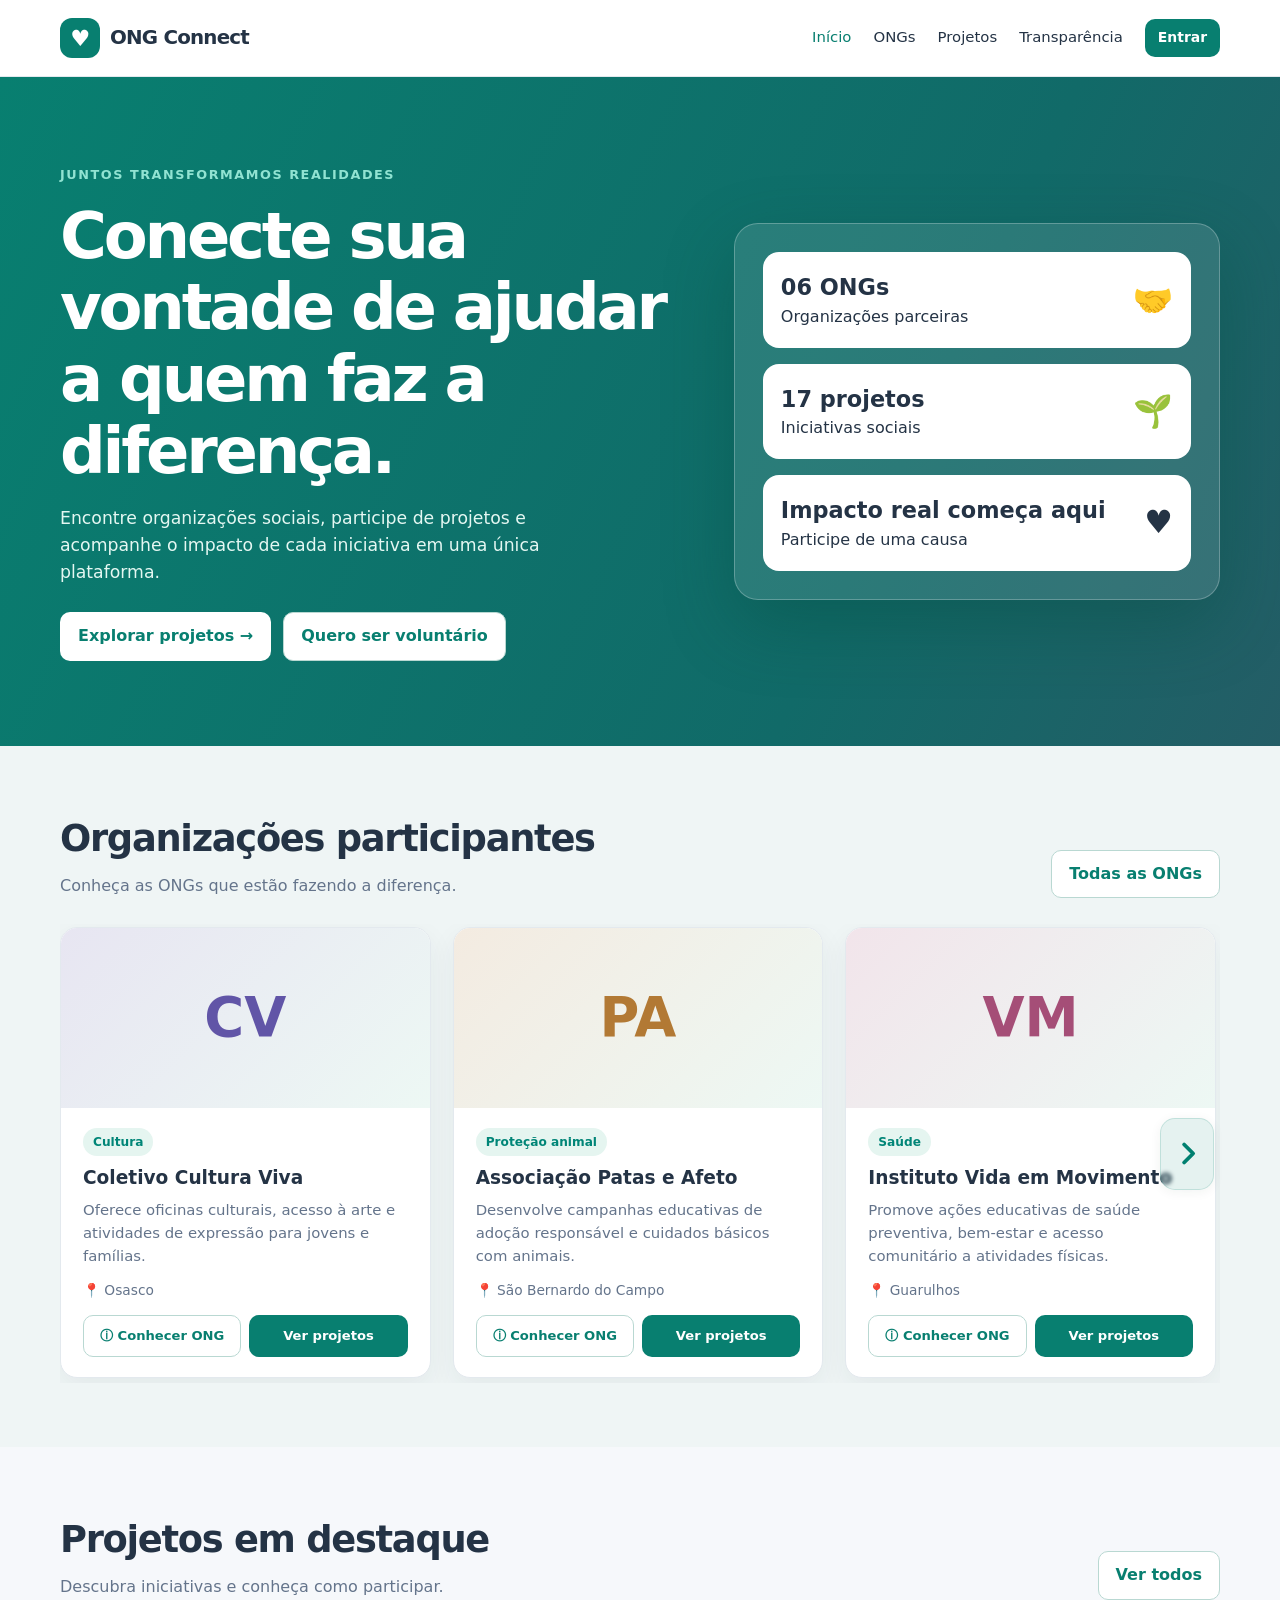
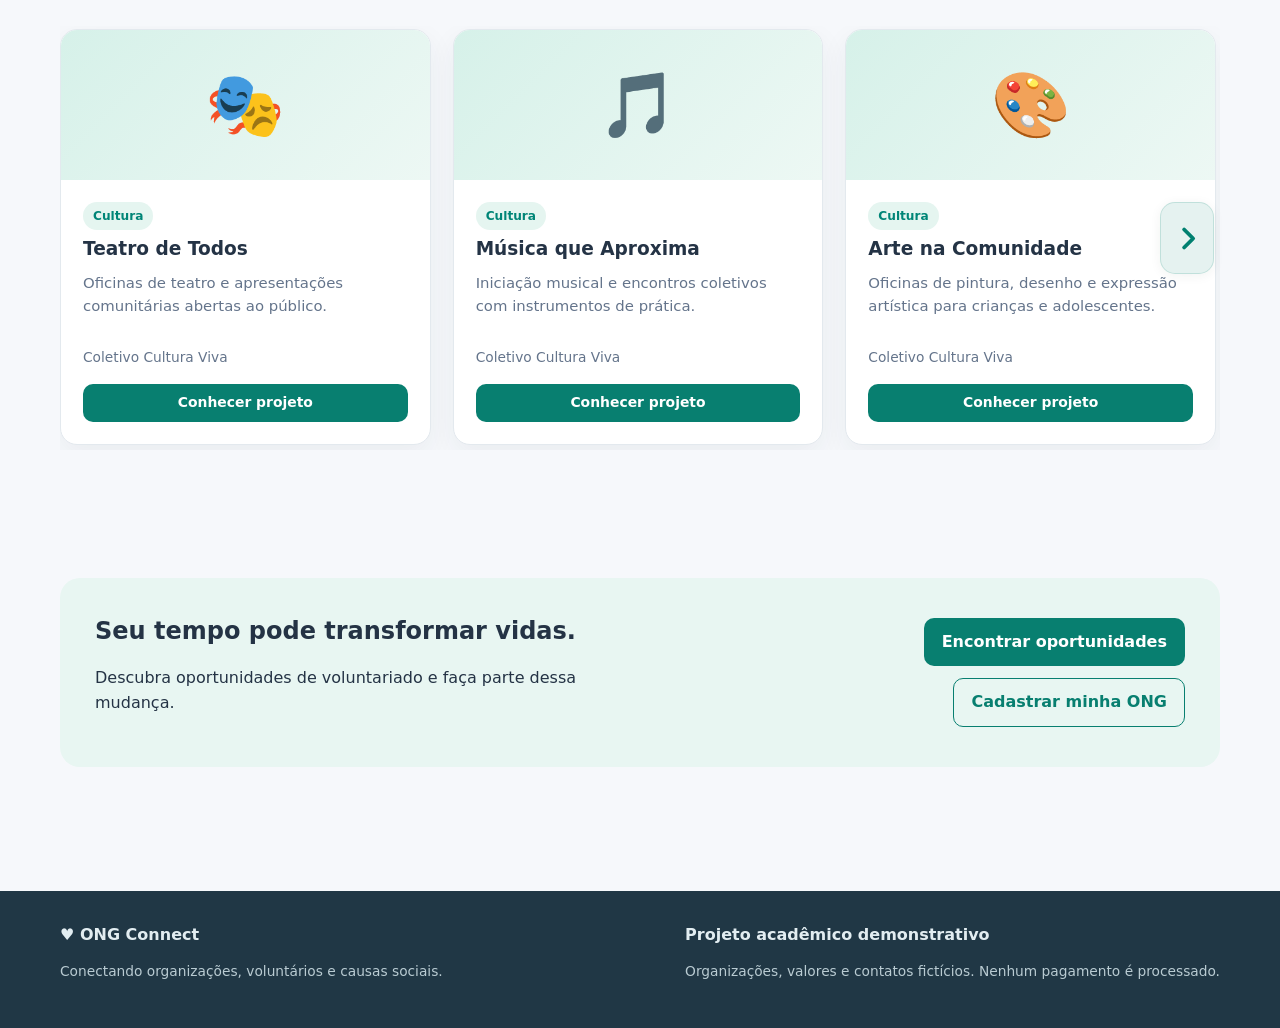
==== index.html @ 3fe3630d "First commit" ====
<!doctype html>

<html lang="pt-BR">
  <head>
    <meta charset="utf-8" />
    <meta content="width=device-width, initial-scale=1" name="viewport" />
    <meta
      content="ONG Connect - plataforma demonstrativa para organizações sociais, voluntários e doadores."
      name="description"
    />
    <title>Início | ONG Connect</title>
    <link href="assets/css/style.css" rel="stylesheet" />
  </head>
  <body data-page="home">
    <header class="site-header">
      <div class="container nav">
        <a class="brand" href="index.html"
          ><span aria-hidden="true" class="brand-icon">♥</span> ONG Connect</a
        ><button
          aria-controls="nav-links"
          aria-expanded="false"
          aria-label="Abrir menu"
          class="mobile-toggle"
          id="mobile-toggle"
        >
          ☰
        </button>
        <nav aria-label="Navegação principal" class="nav-links" id="nav-links">
          <a class="active" href="index.html">Início</a
          ><a class="" href="pages/ongs.html">ONGs</a
          ><a class="" href="pages/projetos.html">Projetos</a
          ><a class="" href="pages/transparencia.html">Transparência</a
          ><button class="btn btn-sm" data-login-open="" type="button">
            Entrar
          </button>
        </nav>
      </div>
    </header>
    <main id="main">
      <section class="hero">
        <div class="container hero-grid">
          <div>
            <span class="eyebrow">Juntos transformamos realidades</span>
            <h1>Conecte sua vontade de ajudar a quem faz a diferença.</h1>
            <p>
              Encontre organizações sociais, participe de projetos e acompanhe o
              impacto de cada iniciativa em uma única plataforma.
            </p>
            <div class="hero-actions">
              <a class="btn btn-light" href="pages/projetos.html"
                >Explorar projetos →</a
              ><a class="btn btn-outline" href="pages/projetos.html"
                >Quero ser voluntário</a
              >
            </div>
          </div>
          <div aria-hidden="true" class="hero-art">
            <div class="mini-card">
              <div>
                <strong id="total-ongs">03 ONGs</strong>
                <div>Organizações parceiras</div>
              </div>
              <span>🤝</span>
            </div>
            <div class="mini-card">
              <div>
                <strong id="total-projetos">09 projetos</strong>
                <div>Iniciativas sociais</div>
              </div>
              <span>🌱</span>
            </div>
            <div class="mini-card">
              <div>
                <strong>Impacto real começa aqui</strong>
                <div>Participe de uma causa</div>
              </div>
              <span>♥</span>
            </div>
          </div>
        </div>
      </section>
      <section class="section" style="background: #eff5f5">
        <div class="container">
          <div class="section-heading">
            <div>
              <h2>Organizações participantes</h2>
              <p>Conheça as ONGs que estão fazendo a diferença.</p>
            </div>
            <a class="btn btn-outline" href="pages/ongs.html">Todas as ONGs</a>
          </div>
          <div class="home-carousel" data-carousel="featured-ongs">
            <div
              aria-label="Organizações participantes"
              class="home-carousel-track"
              id="featured-ongs"
              tabindex="0"
            ></div>
            <div
              aria-label="Navegação do carrossel"
              class="home-carousel-controls"
            >
              <button
                aria-label="Anterior — ONGs"
                class="home-carousel-arrow"
                data-direction="prev"
                type="button"
              >
                <svg
                  data-direction="prev"
                  viewBox="0 0 24 24"
                  aria-hidden="true"
                >
                  <path d="M15 4 7 12l8 8" />
                </svg></button
              ><button
                aria-label="Próximo — ONGs"
                class="home-carousel-arrow"
                data-direction="next"
                type="button"
              >
                <svg
                  data-direction="next"
                  viewBox="0 0 24 24"
                  aria-hidden="true"
                >
                  <path d="m9 4 8 8-8 8" />
                </svg>
              </button>
            </div>
          </div>
        </div>
      </section>
      <section class="section">
        <div class="container">
          <div class="section-heading">
            <div>
              <h2>Projetos em destaque</h2>
              <p>Descubra iniciativas e conheça como participar.</p>
            </div>
            <a class="btn btn-outline" href="pages/projetos.html">Ver todos</a>
          </div>
          <div class="home-carousel" data-carousel="featured-projects">
            <div
              aria-label="Projetos em destaque"
              aria-live="polite"
              class="home-carousel-track"
              id="featured-projects"
              tabindex="0"
            ></div>
            <div
              aria-label="Navegação do carrossel"
              class="home-carousel-controls"
            >
              <button
                aria-label="Anterior — projetos"
                class="home-carousel-arrow"
                data-direction="prev"
                type="button"
              >
                <svg
                  data-direction="prev"
                  viewBox="0 0 24 24"
                  aria-hidden="true"
                >
                  <path d="M15 4 7 12l8 8" />
                </svg></button
              ><button
                aria-label="Próximo — projetos"
                class="home-carousel-arrow"
                data-direction="next"
                type="button"
              >
                <svg
                  data-direction="next"
                  viewBox="0 0 24 24"
                  aria-hidden="true"
                >
                  <path d="m9 4 8 8-8 8" />
                </svg>
              </button>
            </div>
          </div>
        </div>
      </section>
      <section class="section">
        <div class="container">
          <div class="banner">
            <div>
              <h2>Seu tempo pode transformar vidas.</h2>
              <p>
                Descubra oportunidades de voluntariado e faça parte dessa
                mudança.
              </p>
            </div>
            <div class="banner-actions">
              <a class="btn" href="pages/projetos.html"
                >Encontrar oportunidades</a
              ><button
                class="btn btn-outline"
                id="request-ong-open"
                type="button"
              >
                Cadastrar minha ONG
              </button>
            </div>
          </div>
        </div>
      </section>
    </main>
    <footer class="site-footer">
      <div class="container footer-inner">
        <div>
          <strong>♥ ONG Connect</strong>
          <p>Conectando organizações, voluntários e causas sociais.</p>
        </div>
        <div>
          <strong>Projeto acadêmico demonstrativo</strong>
          <p>
            Organizações, valores e contatos fictícios. Nenhum pagamento é
            processado.
          </p>
        </div>
      </div>
    </footer>
    <div class="modal-overlay" id="request-ong-modal" hidden>
      <section
        class="modal-dialog"
        role="dialog"
        aria-modal="true"
        aria-labelledby="request-ong-title"
        tabindex="-1"
      >
        <div class="modal-header">
          <div>
            <span class="badge">Solicitação de cadastro</span>
            <h2 id="request-ong-title">Cadastrar minha ONG</h2>
            <p>Envie seus dados para análise da plataforma.</p>
          </div>
          <button
            class="modal-close"
            id="request-ong-close"
            type="button"
            aria-label="Fechar"
          >
            ×
          </button>
        </div>
        <div class="modal-scroll">
          <div class="selected-opportunity">
            <strong>Cadastro sujeito à aprovação</strong
            ><span
              >A organização não será publicada automaticamente e nenhum acesso
              será liberado.</span
            >
          </div>
          <form id="request-ong-form">
            <div class="form-grid">
              <div class="form-group full">
                <label for="request-name">Nome da organização *</label
                ><input
                  class="field"
                  id="request-name"
                  name="nome"
                  maxlength="120"
                  required
                />
              </div>
              <div class="form-group">
                <label for="request-cnpj">CNPJ *</label
                ><input
                  class="field"
                  id="request-cnpj"
                  name="cnpj"
                  inputmode="numeric"
                  placeholder="00.000.000/0000-00"
                  maxlength="18"
                  required
                />
              </div>
              <div class="form-group">
                <label for="request-city">Cidade / UF *</label
                ><input
                  class="field"
                  id="request-city"
                  name="cidade"
                  maxlength="100"
                  required
                />
              </div>
              <div class="form-group full">
                <label for="request-contact">Responsável pelo contato *</label
                ><input
                  class="field"
                  id="request-contact"
                  name="responsavel"
                  maxlength="120"
                  required
                />
              </div>
              <div class="form-group">
                <label for="request-email">E-mail institucional *</label
                ><input
                  class="field"
                  type="email"
                  id="request-email"
                  name="email"
                  maxlength="150"
                  required
                />
              </div>
              <div class="form-group">
                <label for="request-phone">WhatsApp / telefone *</label
                ><input
                  class="field"
                  type="tel"
                  id="request-phone"
                  name="telefone"
                  maxlength="25"
                  required
                />
              </div>
              <div class="form-group full">
                <label for="request-about">Sobre a organização *</label
                ><textarea
                  class="field"
                  id="request-about"
                  name="descricao"
                  minlength="10"
                  maxlength="1500"
                  rows="4"
                  required
                ></textarea>
              </div>
            </div>
            <label class="consent-row"
              ><input type="checkbox" name="consentimento" required /><span
                >Declaro que os dados informados são verdadeiros e autorizo seu
                uso para análise desta solicitação demonstrativa. *</span
              ></label
            >
            <p class="modal-note">
              Projeto acadêmico: dados armazenados somente neste navegador. Não
              há envio real à equipe da plataforma. Não utilize dados pessoais
              reais.
            </p>
            <div class="modal-actions">
              <button type="submit" class="btn">Enviar solicitação</button>
            </div>
          </form>
          <div
            id="request-ong-success"
            class="volunteer-success"
            hidden
            role="status"
          >
            <div class="success-mark">✓</div>
            <h3>Solicitação registrada</h3>
            <p>
              O pedido foi salvo neste navegador como <strong>Pendente</strong>.
              Para demonstração, acesse o painel administrativo no mesmo
              navegador.
            </p>
            <button class="btn" id="request-ong-finish" type="button">
              Concluir
            </button>
          </div>
        </div>
      </section>
    </div>
    <script defer="" src="assets/js/app.js"></script>
    <script defer="" src="assets/js/login-modal.js"></script>
    <div class="modal-overlay" hidden="" id="volunteer-modal">
      <section
        aria-describedby="modal-description"
        aria-labelledby="modal-title"
        aria-modal="true"
        class="modal-dialog"
        role="dialog"
        tabindex="-1"
      >
        <div class="modal-header">
          <div>
            <span class="badge">Inscrição de voluntariado</span>
            <h2 id="modal-title">Quero ser voluntário</h2>
            <p id="modal-description">
              Preencha seus dados para candidatar-se à oportunidade selecionada.
            </p>
          </div>
          <button
            aria-label="Fechar formulário"
            class="modal-close"
            id="close-volunteer-modal"
            type="button"
          >
            ×
          </button>
        </div>
        <div class="modal-scroll">
          <div class="selected-opportunity">
            <strong id="selected-opportunity-title"></strong
            ><span id="selected-opportunity-ong"></span>
          </div>
          <form id="volunteer-form">
            <h3>Dados pessoais</h3>
            <div class="form-grid">
              <div class="form-group full">
                <label for="vol-name">Nome completo *</label
                ><input
                  autocomplete="name"
                  class="field"
                  id="vol-name"
                  maxlength="120"
                  minlength="3"
                  name="nome"
                  required=""
                />
              </div>
              <div class="form-group">
                <label for="vol-birth">Data de nascimento *</label
                ><input
                  class="field"
                  id="vol-birth"
                  name="nascimento"
                  required=""
                  type="date"
                />
              </div>
              <div class="form-group">
                <label for="vol-email">E-mail *</label
                ><input
                  autocomplete="email"
                  class="field"
                  id="vol-email"
                  name="email"
                  required=""
                  type="email"
                />
              </div>
              <div class="form-group">
                <label for="vol-phone">WhatsApp / telefone *</label
                ><input
                  autocomplete="tel"
                  class="field"
                  id="vol-phone"
                  maxlength="20"
                  minlength="10"
                  name="telefone"
                  placeholder="(11) 99999-9999"
                  required=""
                  type="tel"
                />
              </div>
              <div class="form-group">
                <label for="vol-city">Cidade *</label
                ><input
                  autocomplete="address-level2"
                  class="field"
                  id="vol-city"
                  name="cidade"
                  required=""
                />
              </div>
              <div class="form-group">
                <label for="vol-state">Estado *</label
                ><select class="field" id="vol-state" name="estado" required="">
                  <option value="">Selecione</option>
                </select>
              </div>
            </div>
            <h3>Sobre o voluntariado</h3>
            <div class="form-grid">
              <div class="form-group">
                <label for="vol-availability">Disponibilidade *</label
                ><select
                  class="field"
                  id="vol-availability"
                  name="disponibilidade"
                  required=""
                >
                  <option value="">Selecione</option>
                  <option>Durante a semana</option>
                  <option>Finais de semana</option>
                  <option>Horários flexíveis</option>
                </select>
              </div>
              <div class="form-group">
                <label for="vol-experience">Experiência anterior *</label
                ><select
                  class="field"
                  id="vol-experience"
                  name="experiencia"
                  required=""
                >
                  <option value="">Selecione</option>
                  <option>Sim</option>
                  <option>Não</option>
                </select>
              </div>
              <div class="form-group full">
                <label for="vol-skills">Habilidades (opcional)</label
                ><input
                  class="field"
                  id="vol-skills"
                  maxlength="200"
                  name="habilidades"
                  placeholder="Ex.: ensino, informática, organização"
                />
              </div>
              <div class="form-group full">
                <label for="vol-motivation">Por que deseja participar? *</label
                ><textarea
                  class="field"
                  id="vol-motivation"
                  maxlength="1000"
                  minlength="10"
                  name="motivacao"
                  placeholder="Conte brevemente sua motivação"
                  required=""
                  rows="3"
                ></textarea>
              </div>
            </div>
            <label class="consent-row"
              ><input
                id="vol-consent"
                name="consentimento"
                required=""
                type="checkbox"
              /><span
                >Concordo com o uso destes dados exclusivamente para a
                candidatura demonstrativa. Entendo que serão armazenados somente
                neste navegador. *</span
              ></label
            >
            <p class="modal-note">
              Demonstração acadêmica: não informe dados pessoais reais. Não há
              envio a servidor nem comunicação com a ONG.
            </p>
            <div class="modal-actions">
              <button
                class="btn btn-outline"
                hidden=""
                id="cancel-volunteer-modal"
                type="button"
              >
                Cancelar</button
              ><button class="btn" type="submit">Enviar candidatura</button>
            </div>
          </form>
          <div
            class="volunteer-success"
            hidden=""
            id="volunteer-success"
            role="status"
          >
            <div class="success-mark">✓</div>
            <h3>Candidatura registrada!</h3>
            <p>
              Sua inscrição de demonstração foi salva neste navegador com status
              <strong>Pendente</strong>.
            </p>
            <button class="btn" id="finish-volunteer-modal" type="button">
              Concluir
            </button>
          </div>
        </div>
      </section>
    </div>
    <div class="modal-overlay" hidden="" id="donation-modal">
      <section
        aria-labelledby="donation-modal-title"
        aria-modal="true"
        class="modal-dialog billing-dialog"
        role="dialog"
      >
        <div class="modal-header">
          <div>
            <h2 id="donation-modal-title">Apoiar projeto</h2>
            <p>Nenhum pagamento será processado ou enviado.</p>
          </div>
          <button
            aria-label="Fechar"
            class="modal-close"
            id="donation-modal-close"
            type="button"
          >
            ×
          </button>
        </div>
        <div class="modal-scroll" id="donation-choose-step">
          <div class="selected-opportunity">
            <strong id="donation-choice-project"></strong
            ><span id="donation-choice-ong"></span
            ><span id="donation-choice-progress"></span>
          </div>
          <p class="modal-note">
            Selecione um valor para contribuir. Nenhum pagamento real será
            realizado.
          </p>
          <div class="form-group">
            <label for="donation-choice-amount"
              >Valor da contribuição simulada</label
            ><select class="field" id="donation-choice-amount">
              <option value="5">R$ 5,00</option>
              <option value="10">R$ 10,00</option>
              <option selected="" value="25">R$ 25,00</option>
              <option value="50">R$ 50,00</option>
              <option value="100">R$ 100,00</option>
              <option value="other">Outro valor</option>
            </select>
          </div>
          <div
            class="form-group donation-other"
            hidden=""
            id="donation-choice-other"
          >
            <label for="donation-choice-custom">Informe o valor (R$)</label
            ><input
              class="field"
              id="donation-choice-custom"
              max="100000"
              min="0.01"
              placeholder="Ex.: 150,00"
              step="0.01"
              type="number"
            />
          </div>
          <div class="modal-actions">
            <button
              class="btn btn-outline"
              hidden=""
              id="donation-choice-cancel"
              type="button"
            >
              Cancelar</button
            ><button class="btn" id="donation-choice-next" type="button">
              Continuar para dados de envio
            </button>
          </div>
        </div>
        <div class="modal-scroll" hidden="" id="donation-billing-step">
          <div class="selected-opportunity">
            <strong id="donation-modal-project"></strong
            ><span id="donation-modal-ong"></span
            ><span>Valor: <b id="donation-modal-amount"></b></span>
          </div>
          <form id="donation-billing-form">
            <div class="form-grid">
              <div class="form-group full">
                <label for="billing-name">Nome completo *</label
                ><input
                  autocomplete="name"
                  class="field"
                  id="billing-name"
                  name="nome"
                  required=""
                />
              </div>
              <div class="form-group">
                <label for="billing-email">E-mail *</label
                ><input
                  autocomplete="email"
                  class="field"
                  id="billing-email"
                  name="email"
                  required=""
                  type="email"
                />
              </div>
              <div class="form-group">
                <label for="billing-phone">Telefone *</label
                ><input
                  autocomplete="tel"
                  class="field"
                  id="billing-phone"
                  name="telefone"
                  required=""
                  type="tel"
                />
              </div>
              <div class="form-group">
                <label for="billing-zip">CEP</label
                ><input
                  autocomplete="postal-code"
                  class="field"
                  id="billing-zip"
                  inputmode="numeric"
                  name="cep"
                  placeholder="00000-000"
                />
              </div>
              <div class="form-group">
                <label for="billing-city">Cidade</label
                ><input
                  autocomplete="address-level2"
                  class="field"
                  id="billing-city"
                  name="cidade"
                />
              </div>
              <div class="form-group">
                <label for="billing-state">Estado</label
                ><select class="field" id="billing-state" name="estado">
                  <option value="">Selecione</option>
                  <option>SP</option>
                  <option>RJ</option>
                  <option>MG</option>
                  <option>ES</option>
                  <option>PR</option>
                  <option>SC</option>
                  <option>RS</option>
                  <option>BA</option>
                  <option>DF</option>
                  <option>Outro</option>
                </select>
              </div>
              <div class="form-group">
                <label for="billing-method">Forma de pagamento fictícia</label
                ><select class="field" id="billing-method" name="forma">
                  <option>PIX (simulado)</option>
                  <option>Boleto (simulado)</option>
                  <option>Cartão (simulado, sem dados de cartão)</option>
                </select>
              </div>
            </div>
            <p class="modal-note">
              Ambiente acadêmico. Não informe dados bancários ou de cartão. Os
              dados pessoais deste formulário não serão armazenados; somente o
              valor e o projeto da doação simulada serão registrados.
            </p>
            <div class="modal-actions">
              <button
                class="btn btn-outline"
                id="donation-modal-cancel"
                type="button"
              >
                Voltar</button
              ><button class="btn" type="submit">Confirmar simulação</button>
            </div>
          </form>
        </div>
      </section>
    </div>
  </body>
</html>
---- assets/css/style.css ----
:root {
  --brand: #087f70;
  --brand2: #16a394;
  --ink: #243345;
  --muted: #64748b;
  --bg: #f6f8fb;
  --surface: #fff;
  --line: #e3e9ee;
  --shadow: 0 10px 28px rgba(30, 50, 60, 0.06);
}
* {
  box-sizing: border-box;
}
html {
  scroll-behavior: smooth;
}
body {
  margin: 0;
  background: var(--bg);
  color: var(--ink);
  font-family:
    Inter,
    system-ui,
    -apple-system,
    Segoe UI,
    Arial,
    sans-serif;
  line-height: 1.55;
}
a {
  color: inherit;
  text-decoration: none;
}
button,
input,
select,
textarea {
  font: inherit;
}
button {
  cursor: pointer;
}
button:disabled {
  opacity: 0.55;
  cursor: not-allowed;
}
.container {
  width: min(1160px, calc(100% - 40px));
  margin: auto;
}
.site-header {
  background: white;
  border-bottom: 1px solid var(--line);
  position: sticky;
  top: 0;
  z-index: 20;
}
.nav {
  display: flex;
  align-items: center;
  justify-content: space-between;
  gap: 20px;
  min-height: 76px;
}
.brand {
  display: flex;
  align-items: center;
  gap: 10px;
  font-size: 1.24rem;
  font-weight: 850;
  letter-spacing: -0.04em;
}
.brand-icon {
  display: grid;
  place-items: center;
  background: var(--brand);
  color: white;
  border-radius: 12px;
  width: 40px;
  height: 40px;
  font-size: 1.4rem;
}
.nav-links {
  display: flex;
  align-items: center;
  gap: 22px;
  font-size: 0.93rem;
}
.nav-links a:hover,
.nav-links a.active {
  color: var(--brand);
}
.btn {
  display: inline-flex;
  align-items: center;
  justify-content: center;
  gap: 8px;
  border: 1px solid transparent;
  border-radius: 10px;
  background: var(--brand);
  color: white;
  padding: 11px 17px;
  font-weight: 700;
  transition: 0.2s;
}
.btn:hover {
  background: #076b5f;
  transform: translateY(-1px);
}
.btn-outline {
  background: white;
  color: var(--brand);
  border-color: #b9d8d2;
}
.btn-outline:hover {
  background: #eef8f5;
}
.btn-light {
  background: white;
  color: var(--brand);
}
.btn-sm {
  padding: 7px 12px;
  font-size: 0.87rem;
}
.mobile-toggle {
  display: none;
  background: none;
  border: 0;
  font-size: 1.6rem;
}
.hero {
  background: linear-gradient(115deg, #087f70, #116a68 68%, #245d66);
  color: white;
  padding: 85px 0;
  overflow: hidden;
}
.hero-grid {
  display: grid;
  grid-template-columns: 1.12fr 0.88fr;
  align-items: center;
  gap: 55px;
}
.eyebrow {
  font-size: 0.8rem;
  font-weight: 800;
  letter-spacing: 0.12em;
  text-transform: uppercase;
  color: #91e3d2;
}
.hero h1 {
  font-size: clamp(2.3rem, 5vw, 4rem);
  line-height: 1.12;
  letter-spacing: -0.05em;
  margin: 14px 0 18px;
}
.hero p {
  color: #e4f7f2;
  font-size: 1.08rem;
  max-width: 570px;
}
.hero-actions {
  display: flex;
  gap: 12px;
  flex-wrap: wrap;
  margin-top: 26px;
}
.hero-art {
  background: rgba(255, 255, 255, 0.11);
  border: 1px solid rgba(255, 255, 255, 0.25);
  border-radius: 24px;
  padding: 28px;
  min-height: 280px;
  display: grid;
  gap: 16px;
  box-shadow: 0 25px 70px #00473a55;
}
.hero-art .mini-card {
  background: #fff;
  color: var(--ink);
  border-radius: 16px;
  padding: 18px;
  display: flex;
  justify-content: space-between;
  align-items: center;
  gap: 14px;
}
.hero-art .mini-card strong {
  font-size: 1.4rem;
}
.hero-art .mini-card span {
  font-size: 2rem;
}
.section {
  padding: 64px 0;
}
.section-heading {
  display: flex;
  align-items: end;
  justify-content: space-between;
  gap: 20px;
  margin-bottom: 26px;
}
.section-heading h2,
.page-heading h1 {
  margin: 0;
  font-size: clamp(1.6rem, 3vw, 2.3rem);
  letter-spacing: -0.035em;
}
.section-heading p,
.page-heading p {
  margin: 7px 0 0;
  color: var(--muted);
}
.page-heading {
  padding: 45px 0 24px;
}
.grid {
  display: grid;
  grid-template-columns: repeat(3, minmax(0, 1fr));
  gap: 22px;
}
.grid-4 {
  grid-template-columns: repeat(4, minmax(0, 1fr));
}
.card {
  background: var(--surface);
  border: 1px solid var(--line);
  border-radius: 17px;
  box-shadow: var(--shadow);
  overflow: hidden;
}
.card-body {
  padding: 22px;
}
.card h3 {
  margin: 5px 0 8px;
  font-size: 1.16rem;
}
.card p {
  color: var(--muted);
  font-size: 0.93rem;
  margin: 0 0 17px;
}
.card-visual {
  height: 150px;
  display: grid;
  place-items: center;
  background: linear-gradient(135deg, #d6f1e9, #edf8f4);
  font-size: 4rem;
}
.card-footer {
  display: flex;
  align-items: center;
  justify-content: space-between;
  gap: 12px;
  margin-top: 17px;
}
.badge {
  display: inline-block;
  background: #e6f6f1;
  color: #087f70;
  padding: 4px 9px;
  border-radius: 20px;
  font-size: 0.76rem;
  font-weight: 700;
}
.muted {
  color: var(--muted);
}
.small {
  font-size: 0.86rem;
}
.stat {
  background: white;
  padding: 22px;
  border: 1px solid var(--line);
  border-radius: 15px;
}
.stat strong {
  display: block;
  font-size: 2rem;
  color: var(--brand);
  line-height: 1.2;
}
.stat span {
  font-size: 0.87rem;
  color: var(--muted);
}
.progress {
  height: 9px;
  background: #e6edf0;
  border-radius: 50px;
  overflow: hidden;
  margin: 13px 0 7px;
}
.progress > span {
  display: block;
  height: 100%;
  background: var(--brand2);
  border-radius: 50px;
}
.filters {
  display: flex;
  gap: 12px;
  flex-wrap: wrap;
  margin: 0 0 25px;
}
.field {
  padding: 11px 13px;
  border: 1px solid #ced9df;
  background: white;
  border-radius: 10px;
  min-width: 190px;
  max-width: 100%;
  color: var(--ink);
}
.field:focus {
  outline: 2px solid #85cfc2;
  outline-offset: 1px;
}
.form-grid {
  display: grid;
  grid-template-columns: repeat(2, 1fr);
  gap: 16px;
}
.form-group {
  display: flex;
  flex-direction: column;
  gap: 6px;
  font-weight: 650;
  font-size: 0.9rem;
}
.form-group .field {
  width: 100%;
}
.full {
  grid-column: 1/-1;
}
.empty {
  padding: 35px;
  background: white;
  border: 1px dashed #cbd5e1;
  border-radius: 14px;
  color: var(--muted);
  text-align: center;
}
.banner {
  background: #e8f6f2;
  padding: 35px;
  border-radius: 20px;
  display: flex;
  justify-content: space-between;
  align-items: center;
  gap: 25px;
}
.banner h2 {
  margin: 0 0 8px;
}
.site-footer {
  margin-top: 60px;
  padding: 32px 0;
  background: #203745;
  color: #e2edf1;
}
.footer-inner {
  display: flex;
  justify-content: space-between;
  gap: 25px;
  flex-wrap: wrap;
}
.footer-inner p {
  color: #b9cbd2;
  font-size: 0.86rem;
}
.alert {
  padding: 12px 15px;
  border-radius: 10px;
  margin: 12px 0;
  background: #e7f7ee;
  color: #17633b;
}
.alert.error {
  background: #fce9e9;
  color: #9d3030;
}
.table-wrap {
  overflow-x: auto;
}
.table {
  width: 100%;
  border-collapse: collapse;
  background: white;
}
.table th,
.table td {
  text-align: left;
  padding: 13px 16px;
  border-bottom: 1px solid var(--line);
  font-size: 0.92rem;
}
.table th {
  background: #f6f9fa;
  color: #607283;
}
.dashboard-shell {
  display: grid;
  grid-template-columns: 240px minmax(0, 1fr);
  min-height: 100vh;
}
.sidebar {
  background: #193f43;
  color: white;
  padding: 24px 16px;
}
.sidebar .brand {
  margin: 0 10px 32px;
}
.sidebar nav {
  display: grid;
  gap: 5px;
}
.sidebar nav a {
  padding: 11px 14px;
  border-radius: 10px;
  color: #d3e8e7;
}
.sidebar nav a:hover,
.sidebar nav a.active {
  background: #2a6160;
  color: white;
}
.dash-main {
  min-width: 0;
  padding: 32px;
}
.dash-top {
  display: flex;
  justify-content: space-between;
  align-items: center;
  gap: 15px;
  margin-bottom: 26px;
}
.dash-top h1 {
  margin: 0;
  font-size: 1.8rem;
}
.panel {
  background: white;
  border: 1px solid var(--line);
  border-radius: 16px;
  padding: 23px;
  margin: 22px 0;
}
.panel h2 {
  margin: 0 0 16px;
  font-size: 1.2rem;
}
.bars {
  height: 230px;
  display: flex;
  align-items: end;
  gap: 16px;
  padding: 18px 6px 0;
  border-bottom: 1px solid var(--line);
}
.bar-item {
  height: 100%;
  flex: 1;
  display: flex;
  flex-direction: column;
  justify-content: end;
  align-items: center;
  gap: 7px;
}
.bar {
  width: min(100%, 52px);
  background: linear-gradient(#18a793, #087f70);
  border-radius: 8px 8px 0 0;
}
.bar-item span {
  font-size: 0.8rem;
  color: var(--muted);
}
.pill {
  background: #eef5f7;
  color: #47616a;
  border-radius: 30px;
  padding: 5px 10px;
  font-size: 0.79rem;
}
.note {
  font-size: 0.85rem;
  color: var(--muted);
  padding: 10px 0;
}
.check {
  display: flex;
  gap: 9px;
  align-items: center;
}
.inline-actions {
  display: flex;
  gap: 8px;
  flex-wrap: wrap;
}
.two-cols {
  display: grid;
  grid-template-columns: 1.2fr 0.8fr;
  gap: 22px;
}
.hidden {
  display: none !important;
}
:focus-visible {
  outline: 3px solid #efb54a;
  outline-offset: 3px;
}
@media (max-width: 900px) {
  .grid,
  .grid-4 {
    grid-template-columns: repeat(2, minmax(0, 1fr));
  }
  .hero-grid {
    grid-template-columns: 1fr;
  }
  .hero-art {
    display: none;
  }
  .nav-links {
    gap: 12px;
  }
  .dashboard-shell {
    grid-template-columns: 190px minmax(0, 1fr);
  }
  .two-cols {
    grid-template-columns: 1fr;
  }
}
@media (max-width: 650px) {
  .container {
    width: min(100% - 28px, 1160px);
  }
  .mobile-toggle {
    display: block;
  }
  .nav-links {
    display: none;
    position: absolute;
    left: 0;
    right: 0;
    top: 76px;
    background: white;
    box-shadow: var(--shadow);
    padding: 18px;
    flex-direction: column;
    align-items: stretch;
  }
  .nav-links.open {
    display: flex;
  }
  .grid,
  .grid-4,
  .form-grid {
    grid-template-columns: 1fr;
  }
  .hero {
    padding: 65px 0;
  }
  .section {
    padding: 40px 0;
  }
  .section-heading,
  .banner {
    align-items: start;
    flex-direction: column;
  }
  .dashboard-shell {
    display: block;
  }
  .sidebar {
    padding: 15px;
  }
  .sidebar .brand {
    margin: 0 0 12px;
  }
  .sidebar nav {
    display: flex;
    overflow-x: auto;
  }
  .sidebar nav a {
    white-space: nowrap;
  }
  .dash-main {
    padding: 20px 14px;
  }
  .dash-top {
    align-items: start;
    flex-direction: column;
  }
  .filters .field {
    flex: 1;
    min-width: 140px;
  }
}

/* Modal de candidatura de voluntariado */
.modal-overlay[hidden],
.volunteer-success[hidden],
#volunteer-form[hidden] {
  display: none !important;
}
.modal-open {
  overflow: hidden;
}
.modal-overlay {
  position: fixed;
  inset: 0;
  z-index: 1000;
  background: rgba(18, 34, 46, 0.65);
  display: grid;
  place-items: center;
  padding: 20px;
}
.modal-dialog {
  background: white;
  border-radius: 20px;
  width: min(760px, 100%);
  max-height: min(92vh, 920px);
  display: flex;
  flex-direction: column;
  box-shadow: 0 25px 90px rgba(0, 0, 0, 0.22);
  overflow: hidden;
}
.modal-header {
  display: flex;
  justify-content: space-between;
  gap: 20px;
  padding: 26px 30px 18px;
  border-bottom: 1px solid var(--line);
}
.modal-header h2 {
  margin: 9px 0 2px;
  font-size: 1.55rem;
}
.modal-header p {
  color: var(--muted);
  margin: 0;
  font-size: 0.9rem;
}
.modal-close {
  border: 0;
  background: #edf2f4;
  border-radius: 10px;
  width: 38px;
  height: 38px;
  font-size: 1.65rem;
  line-height: 1;
  flex-shrink: 0;
}
.modal-scroll {
  padding: 24px 30px 28px;
  overflow-y: auto;
}
.selected-opportunity {
  display: flex;
  flex-direction: column;
  gap: 3px;
  background: #e8f6f2;
  border: 1px solid #c5e8dd;
  border-radius: 12px;
  padding: 13px 16px;
  margin-bottom: 20px;
}
.selected-opportunity strong {
  color: #076b5f;
}
.selected-opportunity span {
  font-size: 0.85rem;
  color: #506a70;
}
#volunteer-form h3 {
  font-size: 1rem;
  margin: 20px 0 13px;
}
#volunteer-form .field {
  min-width: 0;
}
#volunteer-form textarea.field {
  resize: vertical;
}
.consent-row {
  display: flex;
  gap: 10px;
  align-items: flex-start;
  margin-top: 22px;
  font-size: 0.85rem;
}
.consent-row input {
  margin-top: 5px;
  accent-color: var(--brand);
}
.modal-note {
  font-size: 0.78rem;
  color: var(--muted);
}
.modal-actions {
  display: flex;
  justify-content: flex-end;
  gap: 10px;
  margin-top: 20px;
}
.volunteer-success {
  text-align: center;
  padding: 40px 20px;
}
.success-mark {
  background: #e0f5eb;
  color: #087f70;
  width: 70px;
  height: 70px;
  display: grid;
  place-items: center;
  border-radius: 50%;
  font-size: 2.3rem;
  margin: 0 auto;
}
.volunteer-success h3 {
  font-size: 1.45rem;
}
.volunteer-success p {
  color: var(--muted);
}
@media (max-width: 650px) {
  .modal-overlay {
    padding: 8px;
  }
  .modal-dialog {
    max-height: 96dvh;
    border-radius: 14px;
  }
  .modal-header {
    padding: 17px 18px;
  }
  .modal-scroll {
    padding: 16px 18px;
  }
  .modal-actions {
    flex-direction: column-reverse;
  }
  .modal-actions .btn {
    width: 100%;
  }
}

/* Administração de candidaturas */
.status-pill {
  display: inline-block;
  border-radius: 20px;
  padding: 4px 10px;
  font-size: 0.8rem;
  font-weight: 700;
}
.status-pendente {
  background: #fff3d5;
  color: #805700;
}
.status-aprovado {
  background: #dcf5e8;
  color: #14633c;
}
.status-rejeitado {
  background: #fde5e5;
  color: #9a2929;
}
.candidate-details {
  display: grid;
  grid-template-columns: repeat(2, minmax(0, 1fr));
  gap: 16px;
}
.detail-field {
  display: flex;
  flex-direction: column;
  gap: 3px;
  overflow-wrap: anywhere;
}
.detail-field strong {
  font-size: 0.8rem;
  color: var(--muted);
}
.detail-field span {
  white-space: pre-wrap;
}
.modal-overlay[hidden] {
  display: none !important;
}
@media (max-width: 650px) {
  .candidate-details {
    grid-template-columns: 1fr;
  }
}

/* Histórico e análise administrativa */
.audit-list {
  padding-left: 20px;
  display: grid;
  gap: 12px;
}
.audit-list li {
  padding: 12px;
  background: #f5f9fa;
  border: 1px solid #dce8e9;
  border-radius: 10px;
  overflow-wrap: anywhere;
}
.audit-list li div {
  margin-top: 5px;
  font-size: 0.88rem;
}
.modal-dialog .form-grid textarea {
  resize: vertical;
}
.modal-dialog .form-grid .field {
  min-width: 0;
}

/* Filtros do histórico de doações */
.donation-filters {
  display: grid;
  grid-template-columns: repeat(3, minmax(0, 1fr));
  gap: 14px;
  align-items: end;
  margin: 20px 0 8px;
}
.donation-filters .field {
  width: 100%;
  min-width: 0;
}
.donation-filters .btn {
  min-height: 45px;
}
@media (max-width: 900px) {
  .donation-filters {
    grid-template-columns: repeat(2, minmax(0, 1fr));
  }
}
@media (max-width: 600px) {
  .donation-filters {
    grid-template-columns: 1fr;
  }
}

.ong-cover-image {
  width: 100%;
  height: 100%;
  object-fit: contain;
  padding: 12px;
  display: block;
  background: #fff;
}
.ong-image-preview {
  min-height: 85px;
  display: flex;
  align-items: center;
  justify-content: center;
  border: 1px dashed #b9d8d2;
  border-radius: 12px;
  background: #f6faf9;
  color: #607283;
  padding: 12px;
}
.ong-preview-image {
  max-width: 100%;
  max-height: 160px;
  object-fit: contain;
}

/* Indicadores monetários compactos: evita extrapolar a largura do cartão. */
.stat {
  min-width: 0;
}
.stat .stat-money {
  font-size: clamp(1.35rem, 2.1vw, 2rem);
  white-space: nowrap;
  letter-spacing: -0.035em;
  cursor: help;
}
.stat .stat-money:focus-visible {
  border-radius: 4px;
}

/* Modal demonstrativo de entrada */
.login-demo-dialog {
  width: min(430px, 100%);
}
.login-demo-form {
  padding: 24px 30px 28px;
  display: grid;
  gap: 17px;
}
.login-demo-form .form-group {
  display: grid;
  gap: 7px;
}
.login-demo-form .field {
  width: 100%;
}
.login-demo-form .modal-actions {
  display: flex;
  justify-content: flex-end;
  gap: 10px;
  margin-top: 5px;
}
.login-demo-dialog .modal-header {
  align-items: center;
}
.login-demo-dialog .modal-close {
  flex: none;
}
@media (max-width: 480px) {
  .login-demo-form {
    padding: 20px;
  }
  .login-demo-dialog .modal-header {
    padding: 20px;
  }
}

/* Valores predefinidos das campanhas */
.donation-options {
  border: 0;
  padding: 0;
  margin: 17px 0 12px;
  min-width: 0;
}
.donation-options legend {
  font-size: 0.9rem;
  font-weight: 700;
  margin-bottom: 10px;
}
.donation-choices {
  display: grid;
  grid-template-columns: repeat(3, minmax(0, 1fr));
  gap: 8px;
}
.donation-choice {
  position: relative;
  cursor: pointer;
  min-width: 0;
}
.donation-choice input {
  position: absolute;
  opacity: 0;
  width: 1px;
  height: 1px;
}
.donation-choice span {
  display: block;
  text-align: center;
  padding: 10px 4px;
  border: 1px solid #bfd8d4;
  border-radius: 9px;
  font-weight: 700;
  font-size: 0.85rem;
  background: white;
  color: #087f70;
}
.donation-choice input:checked + span {
  background: #087f70;
  color: white;
  border-color: #087f70;
}
.donation-choice input:focus-visible + span {
  outline: 3px solid #efb54a;
  outline-offset: 2px;
}
.donation-other[hidden] {
  display: none !important;
}
@media (max-width: 380px) {
  .donation-choices {
    grid-template-columns: repeat(2, minmax(0, 1fr));
  }
}

/* Modal de cobrança fictícia e listbox de valores */
.donation-amount-select {
  width: 100%;
  min-width: 0;
  margin-top: 4px;
}
.billing-dialog {
  width: min(680px, 100%);
}
.billing-dialog .form-group .field {
  min-width: 0;
  width: 100%;
}
.billing-dialog .modal-note {
  margin: 20px 0 4px;
}

/* Sidebar fixa no painel administrativo: conteudo rola independentemente. */
@media (min-width: 651px) {
  .dashboard-shell > .sidebar {
    position: sticky;
    top: 0;
    height: 100vh;
    overflow-y: auto;
    align-self: start;
    scrollbar-width: thin;
  }
}

/* Cartões públicos das ONGs: capa independente, conteúdo legível e rodapé alinhado. */
.ong-directory-card {
  display: flex;
  flex-direction: column;
  min-width: 0;
}
.ong-cover {
  height: 180px;
  flex: 0 0 180px;
  overflow: hidden;
  display: grid;
  place-items: center;
  background: linear-gradient(
    135deg,
    color-mix(in srgb, var(--ong-accent) 15%, white),
    #edf8f4
  );
}
.ong-cover .ong-cover-image {
  width: 100%;
  height: 100%;
  object-fit: cover;
  object-position: center;
  display: block;
  padding: 0;
  background: transparent;
}
.ong-cover-initials {
  font-size: 3.4rem;
  font-weight: 850;
  color: var(--ong-accent);
}
.ong-directory-body {
  display: flex;
  flex-direction: column;
  align-items: flex-start;
  flex: 1;
  min-height: 215px;
  padding: 20px 22px;
}
.ong-directory-body h3 {
  margin: 9px 0 8px;
  line-height: 1.35;
  overflow-wrap: anywhere;
}
.ong-directory-body .ong-directory-description {
  display: -webkit-box;
  -webkit-box-orient: vertical;
  -webkit-line-clamp: 3;
  line-clamp: 3;
  overflow: hidden;
  min-height: 4.2em;
  margin: 0;
  color: var(--muted);
}
.ong-directory-body .card-footer {
  width: 100%;
  margin-top: auto;
  padding-top: 18px;
  gap: 10px;
}
.ong-directory-body .card-footer .small {
  overflow-wrap: anywhere;
  min-width: 0;
}
.ong-directory-body .card-footer .btn {
  white-space: nowrap;
  flex-shrink: 0;
}
@media (max-width: 650px) {
  .ong-cover {
    height: 190px;
    flex-basis: 190px;
  }
}

/* Detalhes públicos da ONG: cartão com duas ações e modal em abas */
.ong-card-location {
  margin-top: 12px;
}
.ong-card-actions {
  display: flex;
  gap: 8px;
  width: 100%;
  margin-top: auto;
  padding-top: 14px;
}
.ong-card-actions .btn {
  flex: 1;
  min-width: 0;
  text-align: center;
  display: inline-flex;
  align-items: center;
  justify-content: center;
  font-size: 0.82rem;
  padding: 10px 8px;
  white-space: nowrap;
}
.ong-details-dialog {
  width: min(760px, 100%);
}
.ong-details-cover {
  height: 240px;
  display: grid;
  place-items: center;
  overflow: hidden;
  border-radius: 12px;
  background: linear-gradient(
    135deg,
    color-mix(in srgb, var(--ong-accent) 18%, white),
    #eef8f5
  );
}
.ong-details-cover img {
  width: 100%;
  height: 100%;
  object-fit: cover;
}
.ong-details-cover span {
  font-size: 4rem;
  font-weight: 800;
  color: var(--ong-accent);
}
.ong-details-badges {
  margin: 14px 0;
}
.ong-details-tabs {
  display: flex;
  border-bottom: 1px solid var(--line);
  gap: 6px;
}
.ong-details-tabs button {
  background: transparent;
  border: 0;
  border-bottom: 3px solid transparent;
  padding: 12px 18px;
  cursor: pointer;
  font: inherit;
  font-weight: 700;
  color: var(--muted);
}
.ong-details-tabs button[aria-selected="true"] {
  color: var(--brand);
  border-bottom-color: var(--brand);
}
.ong-details-panel {
  padding: 18px 0;
  min-height: 140px;
}
.ong-details-panel h3 {
  margin: 8px 0;
}
.ong-details-panel p {
  line-height: 1.6;
  color: var(--muted);
}
.ong-details-info {
  display: grid;
  grid-template-columns: repeat(2, minmax(0, 1fr));
  gap: 12px;
}
.ong-details-info span {
  display: flex;
  flex-direction: column;
  gap: 5px;
}
.ong-details-info strong {
  font-size: 0.8rem;
  color: var(--muted);
}
.ong-details-project {
  display: flex;
  justify-content: space-between;
  align-items: center;
  gap: 14px;
  padding: 12px 0;
  border-bottom: 1px solid var(--line);
}
.ong-details-project p {
  margin: 5px 0;
}
.ong-details-contact div {
  padding: 10px 0;
  border-bottom: 1px solid var(--line);
}
.ong-details-contact dt {
  font-weight: 700;
}
.ong-details-contact dd {
  margin: 4px 0;
  overflow-wrap: anywhere;
}
@media (max-width: 480px) {
  .ong-card-actions {
    flex-direction: column;
  }
  .ong-details-cover {
    height: 180px;
  }
  .ong-details-info {
    grid-template-columns: 1fr;
  }
  .ong-details-project {
    align-items: flex-start;
    flex-direction: column;
  }
}

/* Menu de perfil administrativo */
.admin-header-actions {
  display: flex;
  align-items: center;
  gap: 12px;
  flex-wrap: wrap;
}
.account-menu {
  position: relative;
}
.account-trigger {
  white-space: nowrap;
}
.account-dropdown[hidden],
.account-modal[hidden] {
  display: none !important;
}
.account-dropdown {
  position: absolute;
  right: 0;
  top: calc(100% + 8px);
  width: min(310px, calc(100vw - 32px));
  z-index: 100;
  background: #fff;
  border: 1px solid var(--line);
  border-radius: 14px;
  box-shadow: 0 16px 45px #132b3340;
  padding: 10px;
}
.account-summary {
  display: flex;
  flex-direction: column;
  gap: 4px;
  padding: 12px;
  border-bottom: 1px solid var(--line);
  overflow-wrap: anywhere;
}
.account-summary small {
  color: var(--muted);
}
.account-summary span {
  font-size: 0.8rem;
  color: var(--brand);
  font-weight: 700;
}
.account-action {
  display: block;
  width: 100%;
  text-align: left;
  background: transparent;
  border: 0;
  border-radius: 8px;
  padding: 12px;
  color: var(--ink);
}
.account-action:hover {
  background: #eef8f5;
}
.account-logout {
  color: #a52e38;
}
.account-modal {
  position: fixed;
  inset: 0;
  z-index: 110;
  display: grid;
  place-items: center;
  padding: 16px;
}
.account-modal-backdrop {
  position: absolute;
  inset: 0;
  background: #142d35a6;
}
.account-modal-panel {
  position: relative;
  background: white;
  border-radius: 18px;
  padding: 24px;
  width: min(540px, 100%);
  max-height: calc(100vh - 32px);
  overflow-y: auto;
  box-shadow: 0 20px 60px #0003;
}
.account-modal-head {
  display: flex;
  align-items: center;
  justify-content: space-between;
}
.account-modal-head h2 {
  margin: 0 0 14px;
}
.account-modal-x {
  font-size: 26px;
  border: 0;
  background: none;
  cursor: pointer;
}
.account-form {
  display: grid;
  gap: 13px;
}
.account-form label {
  display: grid;
  gap: 5px;
  font-weight: 650;
  font-size: 0.9rem;
}
.account-form .field {
  width: 100%;
}
.account-form-actions {
  display: flex;
  justify-content: flex-end;
  gap: 8px;
}
.account-avatar-preview {
  display: grid;
  place-items: center;
  min-height: 75px;
  background: #f5f9f9;
  border: 1px dashed #b9d8d2;
  border-radius: 10px;
  color: var(--muted);
}
.account-avatar-preview img {
  height: 80px;
  width: 80px;
  object-fit: cover;
  border-radius: 50%;
}
.account-modal-open {
  overflow: hidden;
}
@media (max-width: 650px) {
  .admin-header-actions {
    width: 100%;
  }
  .account-dropdown {
    right: auto;
    left: 0;
  }
}

/* Upload de imagens: botao de selecao consistente com o design do ONG Connect. */
input.field[type="file"] {
  width: 100%;
  padding: 7px 10px;
  min-height: 47px;
  font: inherit;
  font-size: 0.88rem;
  color: var(--ink);
  cursor: pointer;
}
input.field[type="file"]::file-selector-button {
  appearance: none;
  border: 1px solid #087f70;
  border-radius: 8px;
  background: #087f70;
  color: #fff;
  font: inherit;
  font-weight: 700;
  padding: 8px 14px;
  margin-right: 12px;
  cursor: pointer;
  transition:
    background-color 0.15s ease,
    border-color 0.15s ease;
}
input.field[type="file"]:hover::file-selector-button {
  background: #06685d;
  border-color: #06685d;
}
input.field[type="file"]:focus-visible {
  outline: 2px solid #85cfc2;
  outline-offset: 2px;
}
input.field[type="file"]:disabled::file-selector-button {
  opacity: 0.55;
  cursor: not-allowed;
}

/* Detalhes e inscrição diretamente nos cartões de projetos */
.project-card-actions {
  display: flex;
  flex-wrap: wrap;
  gap: 8px;
  justify-content: flex-end;
}
.project-details-dialog {
  max-width: 740px;
  width: min(740px, calc(100vw - 32px));
}
.project-details-metrics {
  display: grid;
  grid-template-columns: repeat(3, minmax(0, 1fr));
  gap: 10px;
  margin: 18px 0 24px;
}
.project-details-metrics > div {
  border: 1px solid #dbe7e9;
  border-radius: 12px;
  padding: 12px;
  display: flex;
  flex-direction: column;
  gap: 6px;
}
.project-details-metrics strong {
  font-size: 0.8rem;
  color: #557083;
}
.project-opportunity {
  display: flex;
  justify-content: space-between;
  align-items: center;
  gap: 16px;
  border: 1px solid #dbe7e9;
  border-radius: 12px;
  padding: 16px;
  margin: 12px 0;
}
.project-opportunity p {
  margin: 6px 0;
  color: #557083;
  font-size: 0.9rem;
}
.project-opportunity .btn {
  flex-shrink: 0;
}
.project-details-bottom {
  display: flex;
  justify-content: flex-end;
  margin-top: 18px;
}
@media (max-width: 600px) {
  .project-details-metrics {
    grid-template-columns: 1fr;
  }
  .project-opportunity {
    align-items: stretch;
    flex-direction: column;
  }
  .project-card-actions {
    justify-content: flex-start;
  }
}

/* Fluxo de doação em duas etapas nos cartões */
#donation-choose-step[hidden],
#donation-billing-step[hidden] {
  display: none !important;
}
#donation-choice-amount,
#donation-choice-custom {
  width: 100%;
  margin-top: 8px;
}

/* Página inicial: duas vitrines horizontais independentes (até 6 cartões). */
.home-carousel {
  position: relative;
  min-width: 0;
}
.home-carousel-track {
  display: grid;
  grid-auto-flow: column;
  grid-auto-columns: calc((100% - 44px) / 3);
  gap: 22px;
  overflow-x: auto;
  scroll-snap-type: x mandatory;
  scroll-behavior: smooth;
  overscroll-behavior-inline: contain;
  scrollbar-width: none;
  -ms-overflow-style: none;
  padding: 3px 2px 5px;
  outline-offset: 3px;
}
.home-carousel-track > .card {
  min-width: 0;
  height: 100%;
  scroll-snap-align: start;
  display: flex;
  flex-direction: column;
}
.home-carousel-track > .card > .card-body {
  flex: 1;
  display: flex;
  flex-direction: column;
  min-width: 0;
}
.home-carousel-track .ong-card-actions {
  margin-top: auto;
}
/* Setas sobrepostas às laterais dos cartões, sem barra de rolagem visível. */
.home-carousel-track::-webkit-scrollbar {
  display: none;
  width: 0;
  height: 0;
}
.home-carousel-controls {
  position: absolute;
  inset: 0;
  pointer-events: none;
  z-index: 3;
}
/* Navegação lateral translúcida: mantém o cartão visível sob o botão. */
.home-carousel-arrow {
  position: absolute;
  top: 50%;
  transform: translateY(-50%);
  width: 54px;
  height: 72px;
  display: flex;
  align-items: center;
  justify-content: center;
  border: 1px solid rgba(0, 128, 112, 0.16);
  border-radius: 15px;
  background: rgba(0, 128, 112, 0.1);
  color: #008070;
  cursor: pointer;
  pointer-events: auto;
  box-shadow: 0 2px 12px rgba(0, 48, 42, 0.06);
  -webkit-backdrop-filter: blur(2px);
  backdrop-filter: blur(2px);
  transition:
    background-color 0.25s ease,
    color 0.25s ease,
    border-color 0.25s ease,
    box-shadow 0.25s ease;
}
.home-carousel-arrow svg {
  display: block;
  width: 27px;
  height: 27px;
  stroke: currentColor;
  stroke-width: 3.4;
  fill: none;
  stroke-linecap: round;
  stroke-linejoin: round;
  transition: transform 0.25s ease;
}
.home-carousel-arrow[data-direction="prev"] {
  left: 6px;
}
.home-carousel-arrow[data-direction="next"] {
  right: 6px;
}
.home-carousel-arrow:hover:not(:disabled),
.home-carousel-arrow:focus-visible:not(:disabled) {
  background: rgba(0, 128, 112, 0.52);
  color: #fff;
  border-color: rgba(0, 128, 112, 0.32);
  box-shadow: 0 4px 18px rgba(0, 48, 42, 0.12);
  outline-offset: 3px;
}
.home-carousel-arrow:hover:not(:disabled) svg[data-direction="prev"] {
  transform: translateX(-2px);
}
.home-carousel-arrow:hover:not(:disabled) svg[data-direction="next"] {
  transform: translateX(2px);
}
.home-carousel-arrow:disabled {
  opacity: 0;
  pointer-events: none;
  cursor: default;
}
@media (hover: none) {
  .home-carousel-arrow:not(:disabled) {
    background: rgba(0, 128, 112, 0.22);
  }
}
.home-project-description {
  display: -webkit-box;
  -webkit-box-orient: vertical;
  -webkit-line-clamp: 3;
  line-clamp: 3;
  overflow: hidden;
}
.home-project-ong {
  margin-top: auto;
  padding-top: 12px;
}
.home-project-button {
  width: 100%;
  margin-top: 16px;
}
@media (max-width: 900px) {
  .home-carousel-track {
    grid-auto-columns: calc((100% - 22px) / 2);
  }
}
@media (max-width: 650px) {
  .home-carousel-track {
    grid-auto-columns: 100%;
  }
}

/* Cadastro público de ONG e botões de ação nos modais */
.banner-actions {
  display: flex;
  gap: 12px;
  flex-wrap: wrap;
  justify-content: flex-end;
  align-items: center;
}
.banner-actions .btn-outline {
  background: transparent;
  color: #087f70;
  border-color: #087f70;
}
.banner-actions .btn-outline:hover {
  background: #d3eee7;
}
.modal-dialog .modal-actions .btn-outline,
.ong-details-modal .btn-outline.ong-project-link,
.ong-details-modal .btn-outline.ong-projects-link {
  background: #087f70 !important;
  color: #fff !important;
  border-color: #087f70 !important;
  transition:
    background-color 0.25s ease,
    border-color 0.25s ease;
}
.modal-dialog .modal-actions .btn-outline:hover,
.ong-details-modal .btn-outline.ong-project-link:hover,
.ong-details-modal .btn-outline.ong-projects-link:hover {
  background: #06665a !important;
  border-color: #06665a !important;
}
#request-ong-form .form-grid {
  margin-top: 16px;
}
#request-ong-form .field {
  width: 100%;
  min-width: 0;
}
#request-ong-success[hidden] {
  display: none !important;
}
@media (max-width: 650px) {
  .banner-actions {
    justify-content: stretch;
    width: 100%;
  }
  .banner-actions .btn {
    width: 100%;
    text-align: center;
  }
}
.project-details-bottom .donation-open,
.ong-details-project .btn {
  background: #087f70 !important;
  border-color: #087f70 !important;
  color: #fff !important;
  transition:
    background-color 0.25s ease,
    border-color 0.25s ease;
}
.project-details-bottom .donation-open:hover,
.ong-details-project .btn:hover {
  background: #06665a !important;
  border-color: #06665a !important;
}
.request-review-card {
  border: 1px solid #d9e6e6;
  border-radius: 12px;
  padding: 16px;
  margin: 12px 0;
  background: #fff;
}
.request-review-card h3 {
  margin: 0 0 8px;
}
.request-review-card p {
  margin: 5px 0;
  color: #506575;
  overflow-wrap: anywhere;
}
.request-review-actions {
  display: flex;
  gap: 10px;
  flex-wrap: wrap;
  margin-top: 12px;
}
.request-review-card .status-pill {
  margin-left: 8px;
}

/* Padronização das etiquetas de categoria nos cartões públicos.
   Evita que o flexbox estique a etiqueta por toda a largura do cartão. */
.card .card-body > .badge,
.ong-directory-body > .badge {
  display: inline-flex;
  align-items: center;
  justify-content: center;
  align-self: flex-start;
  flex: 0 0 auto;
  width: max-content;
  max-width: 100%;
  min-height: 28px;
  padding: 4px 10px;
  border-radius: 999px;
  background: #e5f5f0;
  color: #008577;
  font-size: 0.76rem;
  font-weight: 700;
  line-height: 1.35;
  white-space: normal;
}

/* Transparência e impacto — painel público */
.transparency-page .page-heading {
  padding-bottom: 25px;
}
.tp-eyebrow {
  font-size: 0.75rem;
  letter-spacing: 0.12em;
  font-weight: 800;
  color: #087f70;
}
.tp-demo {
  display: inline-block;
  margin-top: 13px;
  padding: 7px 12px;
  background: #e8f6f2;
  color: #086c5f;
  border-radius: 50px;
  font-size: 0.78rem;
  font-weight: 700;
}
.tp-metrics {
  display: grid;
  grid-template-columns: repeat(4, minmax(0, 1fr));
  gap: 16px;
  margin-bottom: 26px;
}
.tp-metric {
  background: #fff;
  border: 1px solid var(--line);
  border-radius: 18px;
  padding: 22px;
  display: flex;
  flex-direction: column;
  gap: 8px;
  min-width: 0;
  box-shadow: 0 5px 22px #183e3510;
}
.tp-metric-icon {
  color: #087f70;
  background: #e9f7f2;
  border-radius: 12px;
  width: 40px;
  height: 40px;
  display: grid;
  place-items: center;
  font-size: 1.45rem;
}
.tp-metric strong {
  font-size: clamp(1.4rem, 2.2vw, 2rem);
  letter-spacing: -0.04em;
  color: #143e38;
  overflow-wrap: anywhere;
}
.tp-metric > span:last-child {
  font-size: 0.85rem;
  color: var(--muted);
}
.tp-panel {
  background: #fff;
  border: 1px solid var(--line);
  border-radius: 20px;
  padding: 27px;
  margin: 19px 0;
  box-shadow: 0 4px 24px #183e3508;
}
.tp-panel h2 {
  font-size: 1.27rem;
  margin: 0 0 8px;
  color: #183e38;
}
.tp-panel-head {
  display: flex;
  justify-content: space-between;
  align-items: start;
  gap: 16px;
  margin-bottom: 20px;
}
.tp-panel-head p,
.tp-panel > p {
  margin: 0;
  color: var(--muted);
  font-size: 0.91rem;
  line-height: 1.6;
}
.tp-head-icon {
  color: #087f70;
  font-size: 1.5rem;
}
.tp-funding-grid {
  display: grid;
  grid-template-columns: repeat(2, minmax(0, 1fr));
  gap: 14px;
}
.tp-funding-card {
  background: #f5faf8;
  border: 1px solid #e4f0eb;
  border-radius: 14px;
  padding: 20px;
  display: flex;
  flex-direction: column;
  gap: 8px;
}
.tp-funding-card > span {
  color: #506b65;
  font-size: 0.85rem;
}
.tp-funding-card strong {
  font-size: clamp(1.25rem, 2vw, 1.8rem);
  color: #173f39;
  overflow-wrap: anywhere;
}
.tp-funding-card small {
  color: #698078;
}
.tp-segmented {
  height: 16px;
  background: #e6efec;
  display: flex;
  overflow: hidden;
  border-radius: 20px;
  margin: 22px 0 12px;
}
.tp-segmented > span {
  display: block;
  min-width: 0;
}
.tp-legend {
  display: flex;
  gap: 24px;
  flex-wrap: wrap;
  font-size: 0.82rem;
  color: #526e67;
}
.tp-legend span,
.tp-area-row > span {
  display: flex;
  align-items: center;
  gap: 9px;
}
.tp-legend i,
.tp-area-row i {
  display: inline-block;
  width: 11px;
  height: 11px;
  border-radius: 3px;
  flex-shrink: 0;
}
.tp-footnote {
  color: #657b74;
  font-size: 0.81rem;
  margin: 15px 0 0;
  line-height: 1.6;
}
.tp-area-list {
  display: grid;
  gap: 0;
}
.tp-area-row {
  display: grid;
  grid-template-columns: minmax(0, 1fr) auto 55px;
  align-items: center;
  gap: 12px;
  padding: 13px 0;
  border-bottom: 1px solid #edf1f0;
  font-size: 0.9rem;
}
.tp-area-row strong {
  font-size: 0.9rem;
}
.tp-area-row small {
  text-align: right;
  color: #667e76;
}
.tp-filter {
  display: flex;
  align-items: center;
  gap: 12px;
  margin: 0 0 16px;
}
.tp-filter label {
  font-weight: 650;
  font-size: 0.88rem;
}
.tp-filter .field {
  min-width: min(340px, 100%);
}
.tp-empty {
  border: 1px dashed #c9ded6;
  border-radius: 14px;
  background: #f8fbfa;
  padding: 27px;
  text-align: center;
  color: #5b756c;
}
.tp-empty > span {
  display: block;
  font-size: 1.6rem;
  color: #087f70;
  margin-bottom: 8px;
}
.tp-empty strong {
  display: block;
  color: #264d44;
}
.tp-empty p {
  max-width: 570px;
  margin: 10px auto 0;
  font-size: 0.86rem;
  line-height: 1.6;
}
.tp-features {
  display: grid;
  grid-template-columns: repeat(4, minmax(0, 1fr));
  gap: 22px;
  margin-top: 22px;
}
.tp-features article > span {
  font-size: 1.5rem;
  color: #087f70;
}
.tp-features h3 {
  font-size: 0.95rem;
  margin: 10px 0 8px;
}
.tp-features p {
  font-size: 0.83rem;
  line-height: 1.6;
  color: var(--muted);
  margin: 0;
}
.tp-steps {
  display: flex;
  align-items: center;
  justify-content: space-around;
  gap: 15px;
  margin: 25px 0 5px;
}
.tp-steps > div {
  flex: 1;
  display: flex;
  flex-direction: column;
  align-items: center;
  text-align: center;
  gap: 8px;
}
.tp-steps > div span {
  width: 48px;
  height: 48px;
  border-radius: 50%;
  display: grid;
  place-items: center;
  background: #e6f5ef;
  color: #087f70;
  font-weight: 800;
}
.tp-steps small {
  color: var(--muted);
}
.tp-steps > b {
  color: #8db7a9;
}
.tp-disclaimer {
  font-size: 0.82rem;
  color: #697d78;
  margin: 20px 0 0;
  line-height: 1.6;
}
@media (max-width: 900px) {
  .tp-metrics,
  .tp-features {
    grid-template-columns: repeat(2, minmax(0, 1fr));
  }
}
@media (max-width: 600px) {
  .tp-metrics,
  .tp-funding-grid,
  .tp-features {
    grid-template-columns: 1fr;
  }
  .tp-panel {
    padding: 20px;
  }
  .tp-area-row {
    grid-template-columns: minmax(0, 1fr) auto;
  }
  .tp-area-row small {
    grid-column: 2;
  }
  .tp-steps {
    gap: 6px;
  }
  .tp-steps small {
    font-size: 0.72rem;
  }
  .tp-filter {
    align-items: stretch;
    flex-direction: column;
  }
}

/* Confirmação de envio: visível mesmo após o fechamento automático do modal. */
.ong-success-notice {
  position: fixed;
  top: 24px;
  left: 50%;
  transform: translateX(-50%);
  z-index: 100000;
  max-width: min(92vw, 560px);
  padding: 16px 22px;
  border-radius: 12px;
  background: #087f70;
  color: #fff;
  box-shadow: 0 12px 32px rgba(0, 0, 0, 0.22);
  font-weight: 600;
  text-align: center;
  line-height: 1.45;
  pointer-events: none;
}
.ong-success-notice[hidden] {
  display: none !important;
}
@media (max-width: 600px) {
  .ong-success-notice {
    top: 12px;
    width: calc(100% - 24px);
  }
}

/* Gerenciar ONGs: painéis expansíveis */
.ong-accordion {
  padding: 0 !important;
  overflow: hidden;
}
.ong-accordion > summary {
  cursor: pointer;
  list-style: none;
  padding: 22px 26px;
  font-size: 1.25rem;
  font-weight: 700;
  display: flex;
  justify-content: space-between;
  align-items: center;
  gap: 12px;
}
.ong-accordion > summary::-webkit-details-marker {
  display: none;
}
.ong-accordion > summary:after {
  content: "⌄";
  font-size: 1.35rem;
  color: #087f70;
  transition: transform 0.2s;
}
.ong-accordion[open] > summary:after {
  transform: rotate(180deg);
}
.ong-accordion > summary:focus-visible {
  outline: 3px solid #087f70;
  outline-offset: -3px;
}
.ong-accordion .accordion-content {
  padding: 0 26px 24px;
}
.accordion-count {
  font-size: 0.75rem;
  color: #087f70;
  background: #e5f5f0;
  padding: 4px 10px;
  border-radius: 99px;
  margin-left: 8px;
}
.ong-accordion .note {
  margin-top: 0;
}

/* Controles intuitivos dos painéis de gerenciamento de ONGs */
.ong-accordion > summary {
  min-height: 76px;
  gap: 12px;
  user-select: none;
  transition: background-color 0.18s ease;
}
.ong-accordion > summary:hover {
  background: #f5faf8;
}
.ong-accordion > summary:focus-visible {
  outline: 3px solid #087f70;
  outline-offset: -3px;
  border-radius: 12px;
}
.ong-accordion > summary::before {
  content: "Expandir";
  margin-left: auto;
  color: #54716c;
  font-size: 0.82rem;
  font-weight: 650;
  white-space: nowrap;
}
.ong-accordion[open] > summary::before {
  content: "Recolher";
}
.ong-accordion > summary::after {
  content: "";
  flex: 0 0 38px;
  width: 38px;
  height: 38px;
  border-radius: 50%;
  background-color: #e5f5f0;
  background-image: url("data:image/svg+xml,%3Csvg xmlns='http://www.w3.org/2000/svg' width='24' height='24' viewBox='0 0 24 24' fill='none' stroke='%23087f70' stroke-width='2.6' stroke-linecap='round' stroke-linejoin='round'%3E%3Cpath d='m6 9 6 6 6-6'/%3E%3C/svg%3E");
  background-repeat: no-repeat;
  background-position: center;
  background-size: 22px 22px;
  transition:
    transform 0.2s ease,
    background-color 0.2s ease;
}
.ong-accordion[open] > summary::after {
  transform: rotate(180deg);
}
.ong-accordion > summary:hover::after {
  background-color: #c9eae0;
}
@media (max-width: 560px) {
  .ong-accordion > summary {
    padding: 16px;
    min-height: 66px;
    font-size: 1.02rem;
  }
  .ong-accordion > summary::before {
    font-size: 0.73rem;
  }
  .ong-accordion > summary::after {
    flex-basis: 34px;
    width: 34px;
    height: 34px;
  }
  .ong-accordion .accordion-content {
    padding: 0 16px 18px;
  }
}
@media (prefers-reduced-motion: reduce) {
  .ong-accordion > summary,
  .ong-accordion > summary::after {
    transition: none;
  }
}

/* Alinhamento dos títulos dos painéis e controle à direita */
.ong-accordion > summary {
  display: flex !important;
  flex-direction: row !important;
  justify-content: flex-start !important;
  text-align: left !important;
  direction: ltr !important;
  width: 100%;
  box-sizing: border-box;
}
.ong-accordion > summary > span:first-child {
  margin-right: auto !important;
  text-align: left !important;
  flex: 1;
  min-width: 0;
}
.ong-accordion > summary:not(:has(> span:first-child)) {
  justify-content: flex-start !important;
}
.ong-accordion > summary::before {
  order: 2;
  margin-left: auto !important;
}
.ong-accordion > summary::after {
  order: 3;
  margin-left: 0 !important;
}
.ong-accordion > summary > span:first-child {
  order: 1;
}

/* Cadastro institucional ampliado */
.ong-subsection {
  border: 1px solid #d9e6e5;
  border-radius: 12px;
  margin: 12px 0;
  background: #fff;
  overflow: hidden;
}
.ong-subsection > summary {
  cursor: pointer;
  padding: 16px 18px;
  font-weight: 700;
  color: #193b3a;
  background: #f4faf8;
  list-style: none;
  display: flex;
  align-items: center;
  justify-content: space-between;
}
.ong-subsection > summary::-webkit-details-marker {
  display: none;
}
.ong-subsection > summary::after {
  content: "⌄";
  font-size: 21px;
  color: #087f70;
}
.ong-subsection[open] > summary::after {
  content: "⌃";
}
.ong-subsection > .form-grid {
  padding: 18px;
  display: grid;
  grid-template-columns: repeat(2, minmax(0, 1fr));
  gap: 14px;
}
.ong-subsection .form-group {
  min-width: 0;
}
@media (max-width: 720px) {
  .ong-subsection > .form-grid {
    grid-template-columns: 1fr;
  }
}
[data-public-partner][hidden] {
  display: none !important;
}

/* Alertas de solicitações no cabeçalho recolhível */
.ong-accordion summary .accordion-count-pending,
.ong-accordion summary .accordion-count-preapproved {
  display: inline-flex;
  align-items: center;
  justify-content: center;
  gap: 4px;
  border-radius: 999px;
  padding: 5px 10px;
  font-size: 12px;
  font-weight: 700;
  line-height: 1.25;
  vertical-align: middle;
  white-space: nowrap;
  margin-left: 8px;
}
.ong-accordion summary .accordion-count-pending {
  background: #fee2e2;
  color: #991b1b;
  border: 1px solid #fecaca;
}
.ong-accordion summary .accordion-count-preapproved {
  background: #ffedd5;
  color: #9a3412;
  border: 1px solid #fed7aa;
}
.ong-accordion summary .accordion-count-pending[hidden],
.ong-accordion summary .accordion-count-preapproved[hidden] {
  display: none !important;
}
@media (max-width: 640px) {
  .ong-accordion summary .accordion-count-pending,
  .ong-accordion summary .accordion-count-preapproved {
    font-size: 11px;
    padding: 4px 7px;
    margin-left: 4px;
    white-space: normal;
  }
}
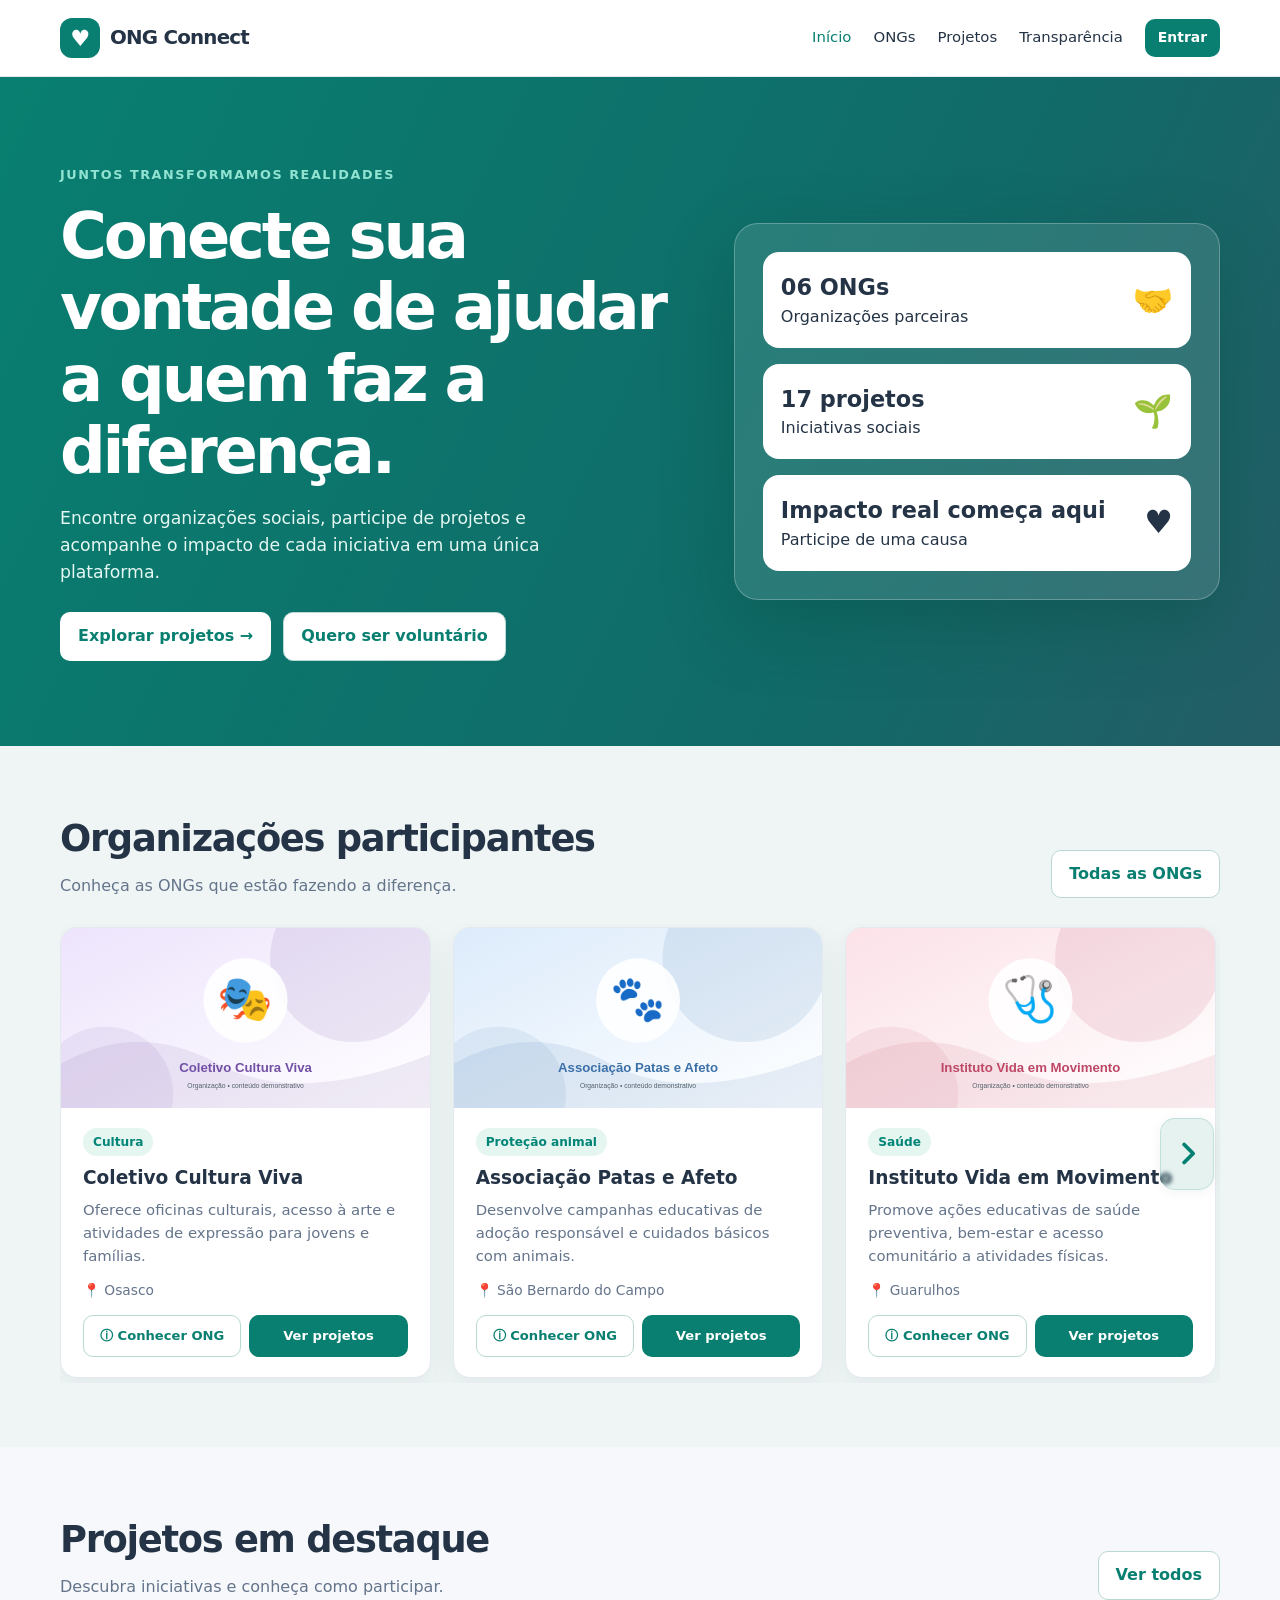
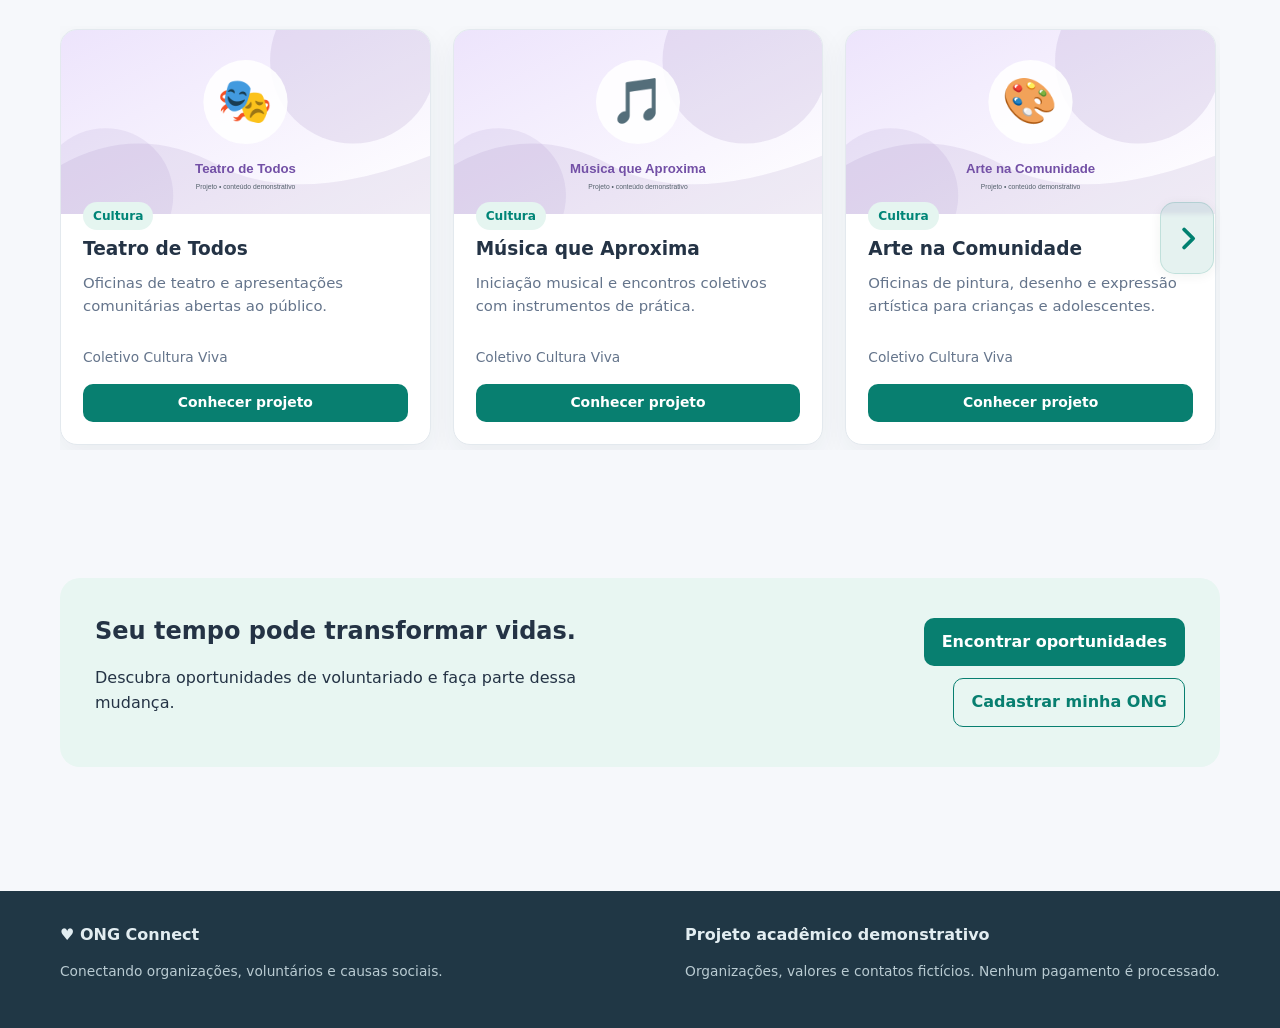
==== commit fbc2d72f: "Atualização cadastros fictícios" ====
--- a/index.html
+++ b/index.html
@@ -367,6 +367,7 @@
         </div>
       </section>
     </div>
+    <script src="assets/js/demo-data.js" defer></script>
     <script defer="" src="assets/js/app.js"></script>
     <script defer="" src="assets/js/login-modal.js"></script>
     <div class="modal-overlay" hidden="" id="volunteer-modal">
--- a/assets/css/style.css
+++ b/assets/css/style.css
@@ -2295,3 +2295,26 @@
     white-space: normal;
   }
 }
+
+/* Garante visibilidade dos cartões da home em navegadores com diferenças de suporte a grid. */
+.home-carousel-track {
+  min-height: 1px;
+  align-items: stretch;
+}
+.home-carousel-track > .ong-directory-card,
+.home-carousel-track > .home-project-card {
+  visibility: visible;
+  opacity: 1;
+}
+.home-carousel-track > .empty {
+  grid-column: 1/-1;
+  width: 100%;
+}
+
+/* Imagens ilustrativas locais dos cadastros fictícios */
+.project-cover-image {
+  width: 100%;
+  height: 100%;
+  object-fit: cover;
+  display: block;
+}
